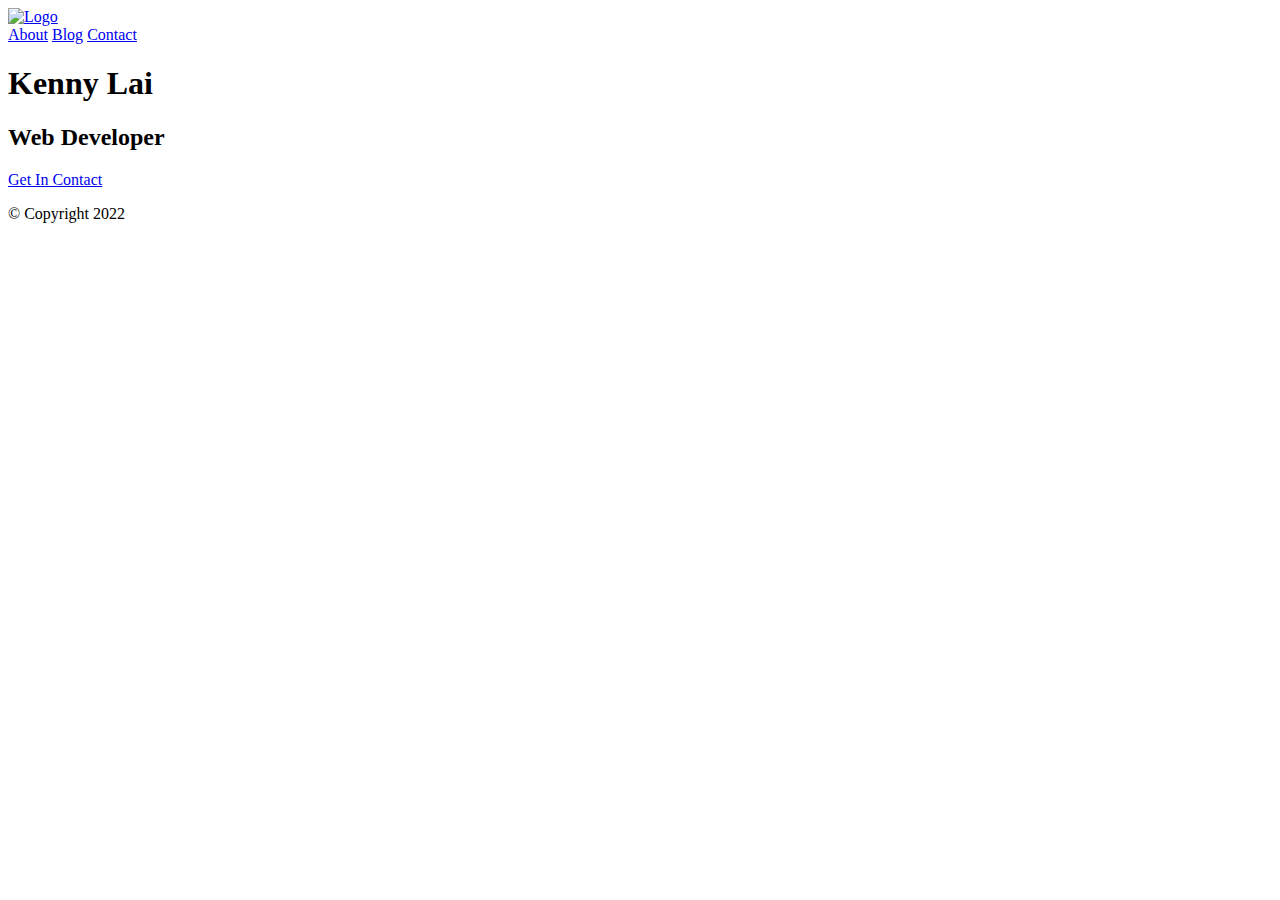
==== src/index.html @ 97b407ba "contact page set up" ====
<!DOCTYPE html>
<html lang="en">
<head>
    <meta charset="UTF-8">
    <meta http-equiv="X-UA-Compatible" content="IE=edge">
    <meta name="viewport" content="width=device-width, initial-scale=1.0">
    <link rel="stylesheet" href="global-styles.css">
    <link rel="stylesheet" href="index-styles.css">
    <title>Kenny Lai</title>
</head>
<body>
    



<!-- Header -->
<header>
    <a href="index.html"><img src="https://placekeanu.com/80/80" alt="Logo"></a>
<!-- Navigation -->
    <nav>
        <a class="nav-btn" href="about.html">About</a>
        <a class="nav-btn" href="blog.html">Blog</a>
        <a class="nav-btn" href="contact.html">Contact</a>
    </nav>
</header>










<!-- Main Body -->

<section id="hero">
    <h1>Kenny Lai</h1>
    <h2>Web Developer</h2>
    <a href="contact.html">Get In Contact</a>
</section>





<!-- Footer -->
<footer>
    <p>&copy Copyright 2022</p>
</footer>



</body>
</html>
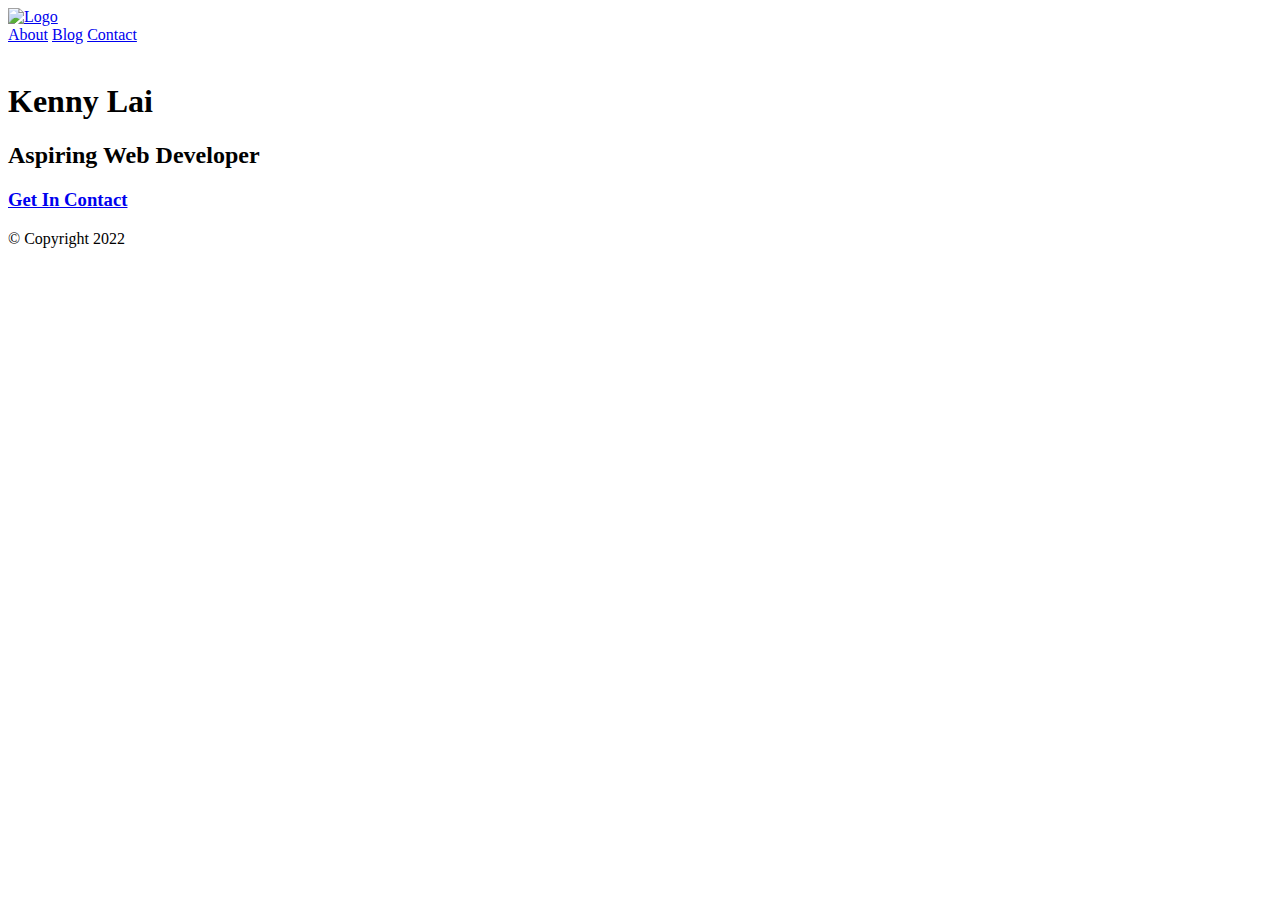
==== commit ff7fe2ca: "adjusting fonts" ====
--- a/src/index.html
+++ b/src/index.html
@@ -4,6 +4,7 @@
     <meta charset="UTF-8">
     <meta http-equiv="X-UA-Compatible" content="IE=edge">
     <meta name="viewport" content="width=device-width, initial-scale=1.0">
+    <link rel="icon" type="image/svg" href="images/logo-black.svg">
     <link rel="stylesheet" href="global-styles.css">
     <link rel="stylesheet" href="index-styles.css">
     <title>Kenny Lai</title>
@@ -11,44 +12,35 @@
 <body>
     
 
+    <!-- Header -->
+    <header>
+        <a href="index.html"><img id="logo" src="images/logo.svg" alt="Logo"></a>
+    <!-- Navigation -->
+        <nav>
+            <a class="nav-btn link" href="about.html">About</a>
+            <a class="nav-btn link" href="blog.html">Blog</a>
+            <a class="nav-btn link" href="contact.html">Contact</a>
+        </nav>
+    </header>
 
 
-<!-- Header -->
-<header>
-    <a href="index.html"><img src="https://placekeanu.com/80/80" alt="Logo"></a>
-<!-- Navigation -->
-    <nav>
-        <a class="nav-btn" href="about.html">About</a>
-        <a class="nav-btn" href="blog.html">Blog</a>
-        <a class="nav-btn" href="contact.html">Contact</a>
-    </nav>
-</header>
+    <!-- Main Body -->
+    <main>
+        <img src="https://placekeanu.com/500x300" alt="">
+    <section id="hero">
+        <h1>Kenny Lai</h1>
+        <h2>Aspiring Web Developer</h2>
+        <h3><a class="link" href="contact.html">Get In Contact</a></h3>
+    </section>
+    </main>
 
 
 
 
-
-
-
-
-
-
-<!-- Main Body -->
-
-<section id="hero">
-    <h1>Kenny Lai</h1>
-    <h2>Web Developer</h2>
-    <a href="contact.html">Get In Contact</a>
-</section>
-
-
-
-
-
-<!-- Footer -->
-<footer>
-    <p>&copy Copyright 2022</p>
-</footer>
+    <!-- Footer -->
+    <footer>
+        <p>&copy Copyright 2022</p>
+    </footer>
 
 
 
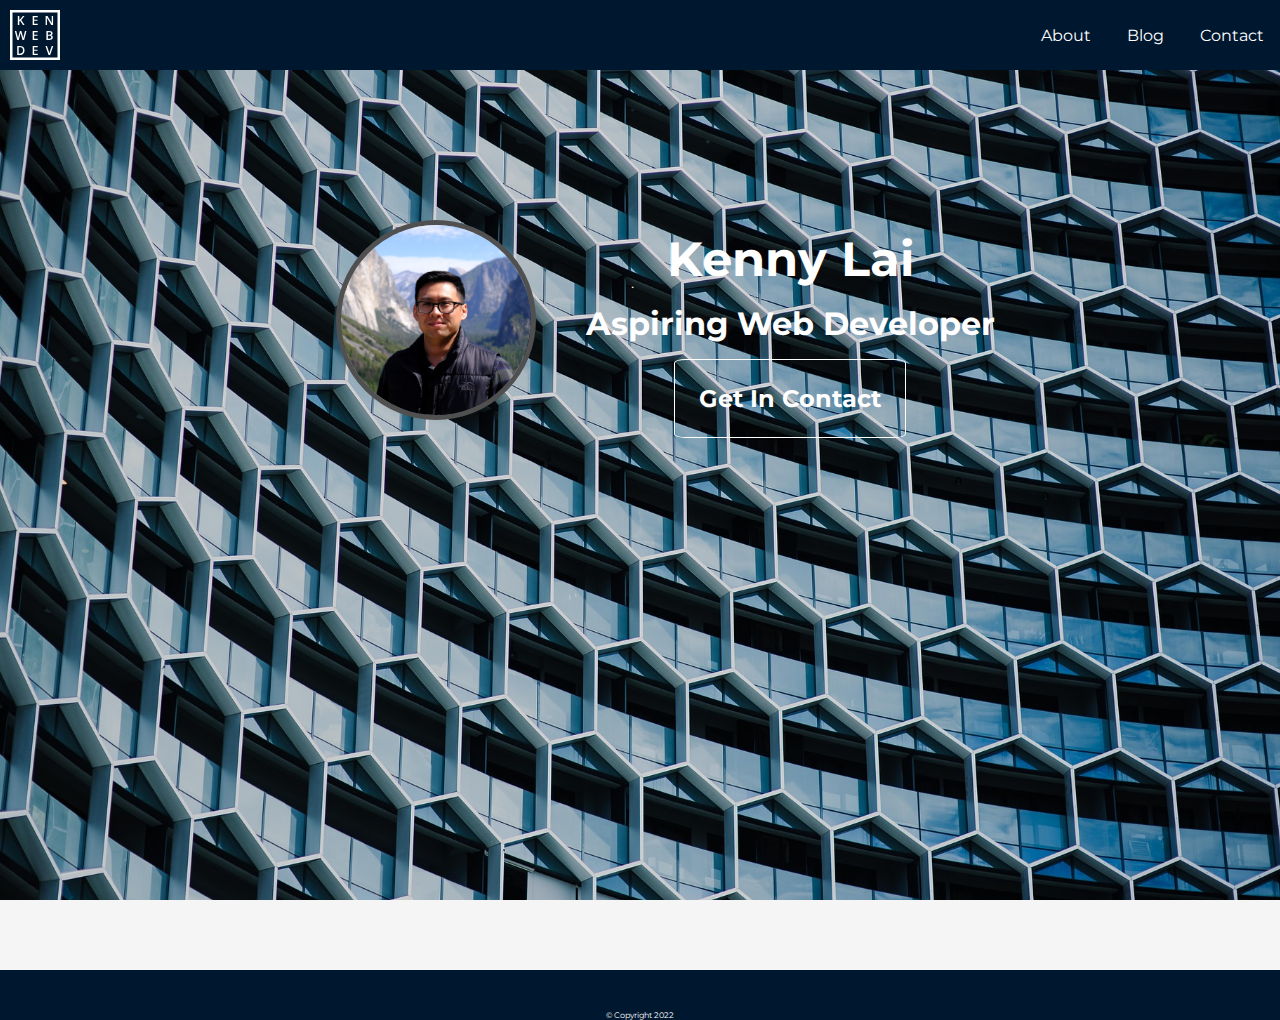
==== commit 20488b28: "touch ups" ====
--- a/src/index.html
+++ b/src/index.html
@@ -26,12 +26,16 @@
 
     <!-- Main Body -->
     <main>
-        <img src="https://placekeanu.com/500x300" alt="">
-    <section id="hero">
-        <h1>Kenny Lai</h1>
-        <h2>Aspiring Web Developer</h2>
-        <h3><a class="link" href="contact.html">Get In Contact</a></h3>
-    </section>
+        <div id="photo-container">
+            <img src="images/portrait-photo.png" alt="portrait">
+        </div>
+        <section id="hero">
+            <h1>Kenny Lai</h1>
+            <h2>Aspiring Web Developer</h2>
+            <h3><a class="link contact-btn" href="contact.html">Get In Contact</a></h3>
+
+        </section>
+
     </main>
 
 
--- a/src/global-styles.css
+++ b/src/global-styles.css
@@ -0,0 +1,98 @@
+@import url("https://fonts.googleapis.com/css2?family=Lato:wght@300;400;900&family=Montserrat:wght@200;400;500;600;700&family=Open+Sans:wght@300;400;700&display=swap");
+* {
+  box-sizing: border-box;
+  padding: 0px;
+  margin: 0px;
+  font-family: "Montserrat", "Lato", "Open Sans", sans-serif;
+  text-decoration: none;
+}
+
+body {
+  display: flex;
+  flex-direction: column;
+  position: relative;
+  min-height: 100vh;
+  background-color: #f5f5f5;
+}
+
+h1 {
+  font-size: 3rem;
+  color: white;
+  text-align: center;
+}
+
+h2 {
+  font-size: 2rem;
+  color: white;
+}
+
+h3 {
+  font-size: 1.5rem;
+  color: white;
+}
+
+p {
+  font-size: 0.9rem;
+}
+
+.link, .link:visited {
+  font-family: "Montserrat", "Lato", "Open Sans", sans-serif;
+  color: white;
+}
+
+.link:hover {
+  font-family: "Montserrat", "Lato", "Open Sans", sans-serif;
+  color: #077bbd;
+  text-decoration: underline;
+  text-underline-offset: 5px;
+}
+
+header {
+  display: flex;
+  justify-content: space-between;
+  align-items: center;
+  background-color: #001730;
+}
+header #logo {
+  margin: 10px 10px;
+  box-sizing: content-box;
+  display: block;
+}
+header .nav-btn {
+  margin: 0.5rem 1rem;
+}
+
+main {
+  margin: 0 0 50px 0;
+}
+
+footer {
+  position: absolute;
+  bottom: 0;
+  width: 100%;
+  height: 50px;
+  background-color: #001730;
+  display: flex;
+  justify-content: center;
+}
+footer p {
+  font-size: 0.5rem;
+  color: white;
+  align-self: flex-end;
+}
+
+@media screen and (max-width: 900px) {
+  main {
+    margin: 0 0 100px 0;
+  }
+  #logo {
+    width: 50%;
+    margin: 5px 10px;
+  }
+}
+@media screen and (max-width: 550px) {
+  #logo {
+    width: 35%;
+    margin: 5px 10px;
+  }
+}/*# sourceMappingURL=global-styles.css.map */--- a/src/index-styles.css
+++ b/src/index-styles.css
@@ -0,0 +1,84 @@
+/* Main */
+main {
+  background: url(/src/images/hero.jpg) no-repeat center center fixed;
+  background-size: cover;
+  display: flex;
+  justify-content: center;
+  height: 100vh;
+  min-height: 500px;
+}
+
+#photo-container {
+  display: flex;
+  justify-content: center;
+  border: 5px solid rgb(80, 80, 80);
+  width: 20vw;
+  height: 20vw;
+  min-width: 200px;
+  min-height: 200px;
+  max-width: 200px;
+  max-height: 200px;
+  overflow: hidden;
+  border-radius: 50%;
+  position: relative;
+  top: 100px;
+  margin: 50px;
+}
+
+#hero {
+  display: flex;
+  flex-direction: column;
+  justify-content: left;
+  align-items: center;
+  background-size: cover;
+  height: 100vh;
+}
+#hero h1 {
+  margin: 10rem 0rem 0rem 0rem;
+}
+#hero h2 {
+  margin: 1rem 0rem 1rem 0rem;
+}
+#hero .contact-btn {
+  border: 1px solid rgb(255, 255, 255);
+  border-radius: 5%;
+  padding: 1em;
+  display: block;
+}
+#hero .contact-btn:hover {
+  border: 1px solid white;
+  background-color: white;
+  padding: 1em;
+}
+
+/* On screens that are 900px wide or less, the background color is blue */
+@media screen and (max-width: 900px) {
+  Main {
+    flex-direction: column;
+    align-items: center;
+    justify-content: flex-start;
+    margin: 0 0 50px 0;
+  }
+  Main #hero {
+    margin: 0 0 0 0;
+    height: auto;
+  }
+  Main #hero h1 {
+    text-align: center;
+    margin: 2rem 0rem 0rem 0rem;
+  }
+  Main #hero h2 {
+    text-align: center;
+  }
+  Main #photo-container {
+    display: flex;
+    border: 5px solid rgb(80, 80, 80);
+    width: 200px;
+    height: 200px;
+    overflow: hidden;
+    border-radius: 50%;
+    position: relative;
+    top: 50px;
+  }
+}
+/* On screens that are 550px wide or less, the background color is olive *//*# sourceMappingURL=index-styles.css.map */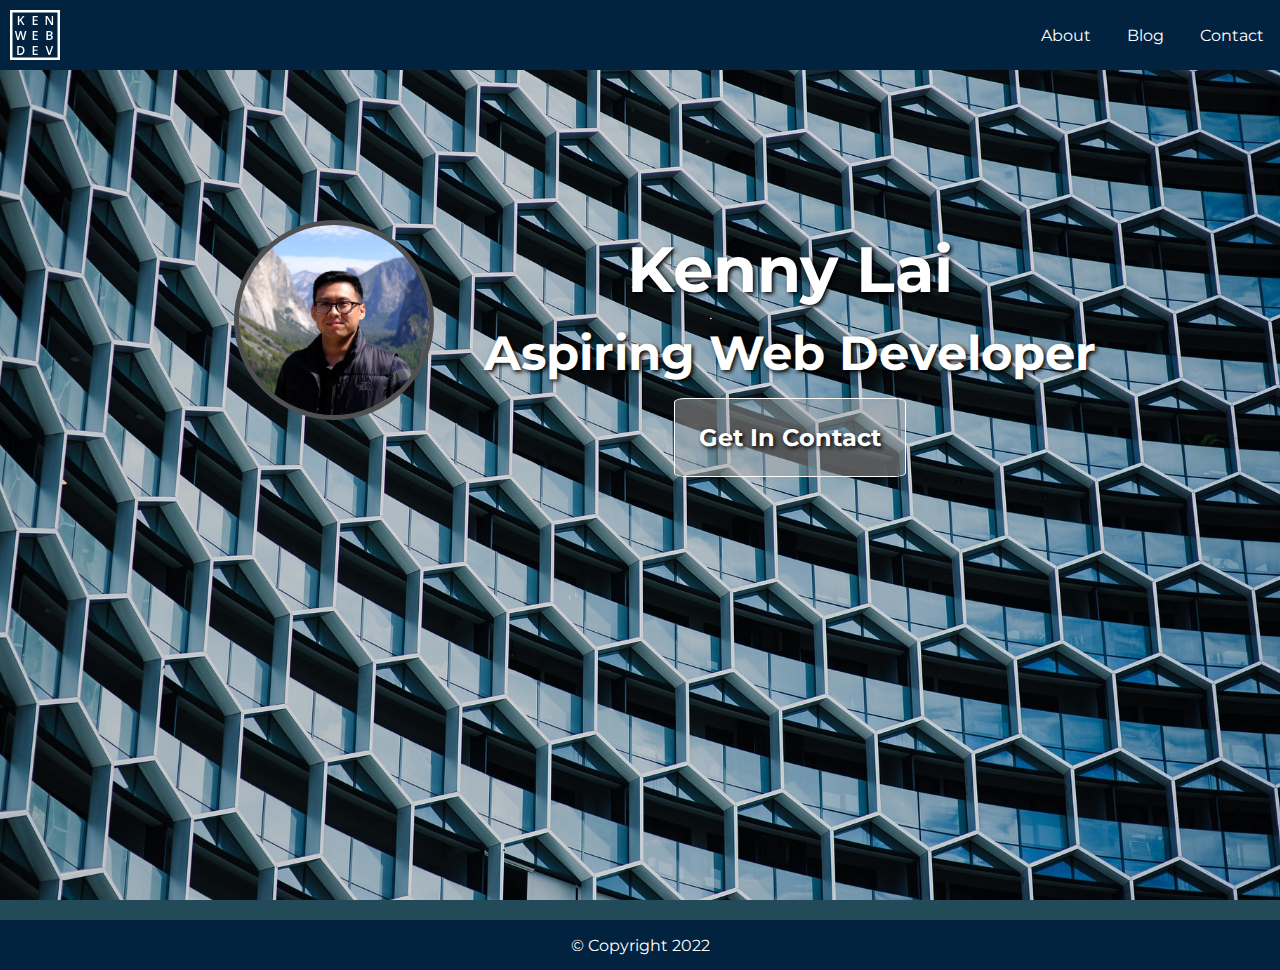
==== commit 4c3a6284: "font sizing" ====
--- a/src/index.html
+++ b/src/index.html
@@ -1,5 +1,6 @@
 <!DOCTYPE html>
 <html lang="en">
+    
 <head>
     <meta charset="UTF-8">
     <meta http-equiv="X-UA-Compatible" content="IE=edge">
@@ -10,8 +11,6 @@
     <title>Kenny Lai</title>
 </head>
 <body>
-    
-
     <!-- Header -->
     <header>
         <a href="index.html"><img id="logo" src="images/logo.svg" alt="Logo"></a>
@@ -32,7 +31,7 @@
         <section id="hero">
             <h1>Kenny Lai</h1>
             <h2>Aspiring Web Developer</h2>
-            <h3><a class="link contact-btn" href="contact.html">Get In Contact</a></h3>
+            <h3><a class="link large-btn" href="contact.html">Get In Contact</a></h3>
 
         </section>
 
--- a/src/global-styles.css
+++ b/src/global-styles.css
@@ -12,27 +12,33 @@
   flex-direction: column;
   position: relative;
   min-height: 100vh;
-  background-color: #f5f5f5;
+  background-color: #234a59;
+}
+
+h1, h2, h3, h4, p {
+  color: white;
 }
 
 h1 {
-  font-size: 3rem;
-  color: white;
+  margin: 20px 0 20px 0;
+  font-size: 4rem;
   text-align: center;
 }
 
 h2 {
+  font-size: 3rem;
+}
+
+h3 {
   font-size: 2rem;
-  color: white;
 }
 
 h3 {
   font-size: 1.5rem;
-  color: white;
 }
 
 p {
-  font-size: 0.9rem;
+  font-size: 1rem;
 }
 
 .link, .link:visited {
@@ -51,11 +57,10 @@
   display: flex;
   justify-content: space-between;
   align-items: center;
-  background-color: #001730;
+  background-color: #012340;
 }
 header #logo {
   margin: 10px 10px;
-  box-sizing: content-box;
   display: block;
 }
 header .nav-btn {
@@ -63,7 +68,7 @@
 }
 
 main {
-  margin: 0 0 50px 0;
+  padding: 0 0 100px 0;
 }
 
 footer {
@@ -71,14 +76,10 @@
   bottom: 0;
   width: 100%;
   height: 50px;
-  background-color: #001730;
+  background-color: #012340;
   display: flex;
   justify-content: center;
-}
-footer p {
-  font-size: 0.5rem;
-  color: white;
-  align-self: flex-end;
+  align-items: center;
 }
 
 @media screen and (max-width: 900px) {
@@ -95,4 +96,23 @@
     width: 35%;
     margin: 5px 10px;
   }
+  h1 {
+    font-size: 2rem;
+  }
+  h2 {
+    font-size: 1.75rem;
+    padding: 0 10px 0 10px;
+  }
+  h3 {
+    font-size: 1.5rem;
+    padding: 0 10px 0 10px;
+  }
+  h4 {
+    font-size: 1rem;
+    padding: 0 10px 0 10px;
+  }
+  p {
+    font-size: 0.9rem;
+    padding: 0 10px 0 10px;
+  }
 }/*# sourceMappingURL=global-styles.css.map */--- a/src/index-styles.css
+++ b/src/index-styles.css
@@ -35,17 +35,22 @@
 }
 #hero h1 {
   margin: 10rem 0rem 0rem 0rem;
+  text-shadow: 2px 2px 4px #000000;
 }
 #hero h2 {
   margin: 1rem 0rem 1rem 0rem;
+  text-shadow: 2px 2px 4px #000000;
 }
-#hero .contact-btn {
+#hero .large-btn {
+  text-shadow: 2px 2px 4px #000000;
   border: 1px solid rgb(255, 255, 255);
   border-radius: 5%;
   padding: 1em;
   display: block;
+  background-color: rgba(170, 170, 170, 0.496);
 }
-#hero .contact-btn:hover {
+#hero .large-btn:hover {
+  text-shadow: 0px 0px 0px #000000;
   border: 1px solid white;
   background-color: white;
   padding: 1em;
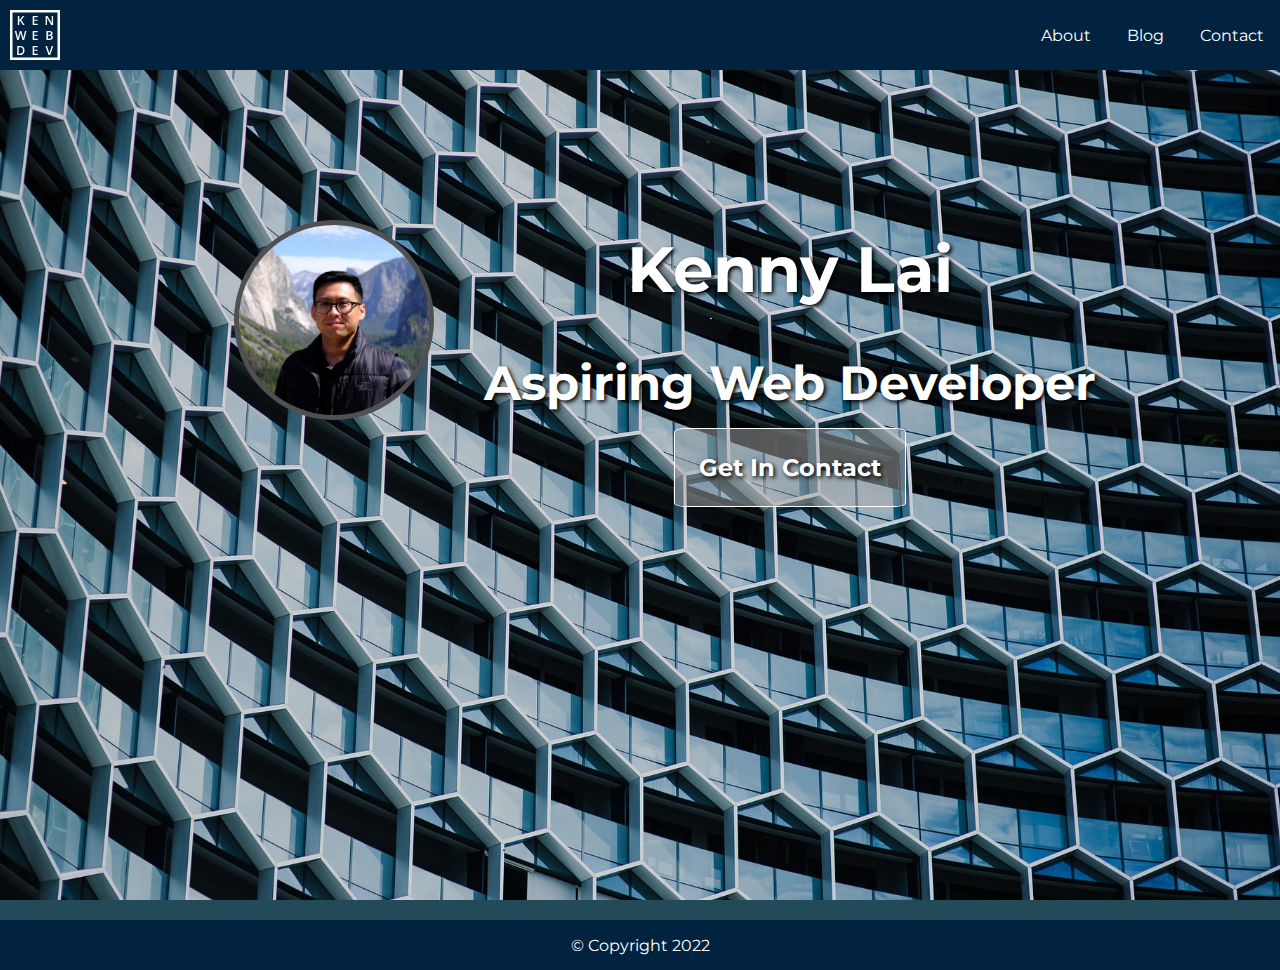
==== commit f3235ce9: "font sizing" ====
--- a/src/index.html
+++ b/src/index.html
@@ -6,8 +6,8 @@
     <meta http-equiv="X-UA-Compatible" content="IE=edge">
     <meta name="viewport" content="width=device-width, initial-scale=1.0">
     <link rel="icon" type="image/svg" href="images/logo-black.svg">
-    <link rel="stylesheet" href="global-styles.css">
-    <link rel="stylesheet" href="index-styles.css">
+    <link rel="stylesheet" href="styles/global-styles.css">
+    <link rel="stylesheet" href="styles/index-styles.css">
     <title>Kenny Lai</title>
 </head>
 <body>
--- a/src/styles/global-styles.css
+++ b/src/styles/global-styles.css
@@ -0,0 +1,120 @@
+@import url("https://fonts.googleapis.com/css2?family=Lato:wght@300;400;900&family=Montserrat:wght@200;400;500;600;700&family=Open+Sans:wght@300;400;700&display=swap");
+* {
+  box-sizing: border-box;
+  padding: 0px;
+  margin: 0px;
+  font-family: "Montserrat", "Lato", "Open Sans", sans-serif;
+  text-decoration: none;
+}
+
+body {
+  display: flex;
+  flex-direction: column;
+  position: relative;
+  min-height: 100vh;
+  background-color: #234a59;
+}
+
+h1, h2, h3, h4, p {
+  color: white;
+}
+
+h1 {
+  margin: 20px 0 20px 0;
+  font-size: 4rem;
+  text-align: center;
+}
+
+h2 {
+  font-size: 3rem;
+  padding: 30px 0px 0 0px;
+}
+
+h3 {
+  font-size: 2rem;
+}
+
+h3 {
+  font-size: 1.5rem;
+}
+
+p {
+  font-size: 1rem;
+}
+
+.link, .link:visited {
+  font-family: "Montserrat", "Lato", "Open Sans", sans-serif;
+  color: white;
+}
+
+.link:hover {
+  font-family: "Montserrat", "Lato", "Open Sans", sans-serif;
+  color: #077bbd;
+  text-decoration: underline;
+  text-underline-offset: 5px;
+}
+
+header {
+  display: flex;
+  justify-content: space-between;
+  align-items: center;
+  background-color: #012340;
+}
+header #logo {
+  margin: 10px 10px;
+  display: block;
+}
+header .nav-btn {
+  margin: 0.5rem 1rem;
+}
+
+main {
+  padding: 0 0 100px 0;
+}
+
+footer {
+  position: absolute;
+  bottom: 0;
+  width: 100%;
+  height: 50px;
+  background-color: #012340;
+  display: flex;
+  justify-content: center;
+  align-items: center;
+}
+
+@media screen and (max-width: 900px) {
+  main {
+    margin: 0 0 100px 0;
+  }
+  #logo {
+    width: 50%;
+    margin: 5px 10px;
+  }
+}
+@media screen and (max-width: 550px) {
+  #logo {
+    width: 35%;
+    margin: 5px 10px;
+  }
+  * > h1 {
+    font-size: 2.5rem;
+    padding: 0 0 0 0;
+  }
+  h2 {
+    font-size: 1.75rem;
+    padding: 20px 10px 0 10px;
+  }
+  * > h3 {
+    font-size: 1.5rem;
+    padding: 0 10px 0 10px;
+  }
+  * > h4 {
+    font-size: 1rem;
+    padding: 0 10px 0 10px;
+  }
+  * > p {
+    font-size: 0.9rem;
+    padding: 0 10px 0 10px;
+  }
+}/*# sourceMappingURL=global-styles.css.map */--- a/src/styles/index-styles.css
+++ b/src/styles/index-styles.css
@@ -0,0 +1,89 @@
+/* Main */
+main {
+  background: url(/src/images/hero.jpg) no-repeat center center fixed;
+  background-size: cover;
+  display: flex;
+  justify-content: center;
+  height: 100vh;
+  min-height: 500px;
+}
+
+#photo-container {
+  display: flex;
+  justify-content: center;
+  border: 5px solid rgb(80, 80, 80);
+  width: 20vw;
+  height: 20vw;
+  min-width: 200px;
+  min-height: 200px;
+  max-width: 200px;
+  max-height: 200px;
+  overflow: hidden;
+  border-radius: 50%;
+  position: relative;
+  top: 100px;
+  margin: 50px;
+}
+
+#hero {
+  display: flex;
+  flex-direction: column;
+  justify-content: left;
+  align-items: center;
+  background-size: cover;
+  height: 100vh;
+}
+#hero h1 {
+  margin: 10rem 0rem 0rem 0rem;
+  text-shadow: 2px 2px 4px #000000;
+}
+#hero h2 {
+  margin: 1rem 0rem 1rem 0rem;
+  text-shadow: 2px 2px 4px #000000;
+}
+#hero .large-btn {
+  text-shadow: 2px 2px 4px #000000;
+  border: 1px solid rgb(255, 255, 255);
+  border-radius: 5%;
+  padding: 1em;
+  display: block;
+  background-color: rgba(170, 170, 170, 0.496);
+}
+#hero .large-btn:hover {
+  text-shadow: 0px 0px 0px #000000;
+  border: 1px solid white;
+  background-color: white;
+  padding: 1em;
+}
+
+/* On screens that are 900px wide or less, the background color is blue */
+@media screen and (max-width: 900px) {
+  Main {
+    flex-direction: column;
+    align-items: center;
+    justify-content: flex-start;
+    margin: 0 0 50px 0;
+  }
+  Main #hero {
+    margin: 0 0 0 0;
+    height: auto;
+  }
+  Main #hero h1 {
+    text-align: center;
+    margin: 2rem 0rem 0rem 0rem;
+  }
+  Main #hero h2 {
+    text-align: center;
+  }
+  Main #photo-container {
+    display: flex;
+    border: 5px solid rgb(80, 80, 80);
+    width: 200px;
+    height: 200px;
+    overflow: hidden;
+    border-radius: 50%;
+    position: relative;
+    top: 50px;
+  }
+}
+/* On screens that are 550px wide or less, the background color is olive *//*# sourceMappingURL=index-styles.css.map */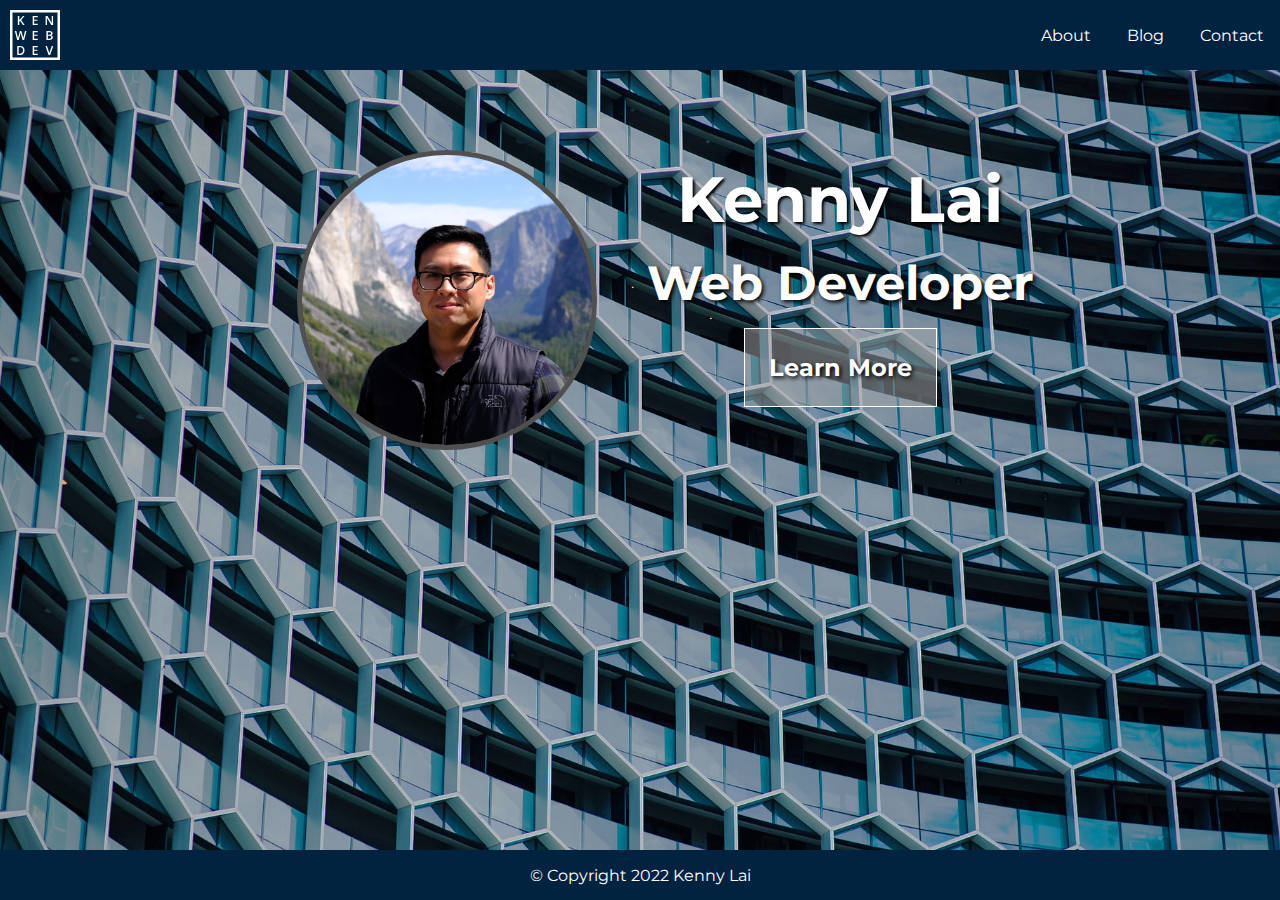
==== commit 8a4d248b: "changed about page wording" ====
--- a/src/index.html
+++ b/src/index.html
@@ -11,6 +11,8 @@
     <title>Kenny Lai</title>
 </head>
 <body>
+
+
     <!-- Header -->
     <header>
         <a href="index.html"><img id="logo" src="images/logo.svg" alt="Logo"></a>
@@ -23,6 +25,7 @@
     </header>
 
 
+
     <!-- Main Body -->
     <main>
         <div id="photo-container">
@@ -30,8 +33,8 @@
         </div>
         <section id="hero">
             <h1>Kenny Lai</h1>
-            <h2>Aspiring Web Developer</h2>
-            <h3><a class="link large-btn" href="contact.html">Get In Contact</a></h3>
+            <h2>Web Developer</h2>
+            <h3><a class="link large-btn" href="about.html">Learn More</a></h3>
 
         </section>
 
@@ -40,9 +43,10 @@
 
 
 
+
     <!-- Footer -->
     <footer>
-        <p>&copy Copyright 2022</p>
+        <p>&copy Copyright 2022 Kenny Lai</p>
     </footer>
 
 
--- a/src/styles/global-styles.css
+++ b/src/styles/global-styles.css
@@ -20,7 +20,7 @@
 }
 
 h1 {
-  margin: 20px 0 20px 0;
+  margin: 70px 0 20px 0;
   font-size: 4rem;
   text-align: center;
 }
@@ -58,6 +58,9 @@
   display: flex;
   justify-content: space-between;
   align-items: center;
+  position: fixed;
+  width: 100vw;
+  z-index: 10;
   background-color: #012340;
 }
 header #logo {
@@ -95,9 +98,10 @@
 @media screen and (max-width: 550px) {
   #logo {
     width: 35%;
-    margin: 5px 10px;
+    margin: 5px 15px;
   }
   * > h1 {
+    margin: 50px 0 20px 0;
     font-size: 2.5rem;
     padding: 0 0 0 0;
   }
--- a/src/styles/index-styles.css
+++ b/src/styles/index-styles.css
@@ -1,6 +1,6 @@
 /* Main */
 main {
-  background: url(/src/images/hero.jpg) no-repeat center center fixed;
+  background: url("../images/hero.jpg") no-repeat center center fixed;
   background-size: cover;
   display: flex;
   justify-content: center;
@@ -14,10 +14,10 @@
   border: 5px solid rgb(80, 80, 80);
   width: 20vw;
   height: 20vw;
-  min-width: 200px;
-  min-height: 200px;
-  max-width: 200px;
-  max-height: 200px;
+  min-width: 300px;
+  min-height: 300px;
+  max-width: 300px;
+  max-height: 300px;
   overflow: hidden;
   border-radius: 50%;
   position: relative;
@@ -30,21 +30,22 @@
   flex-direction: column;
   justify-content: left;
   align-items: center;
+  text-align: center;
   background-size: cover;
   height: 100vh;
 }
 #hero h1 {
   margin: 10rem 0rem 0rem 0rem;
-  text-shadow: 2px 2px 4px #000000;
+  text-shadow: 2px 2px 3px #000000;
 }
 #hero h2 {
   margin: 1rem 0rem 1rem 0rem;
   text-shadow: 2px 2px 4px #000000;
+  padding: 0;
 }
 #hero .large-btn {
   text-shadow: 2px 2px 4px #000000;
   border: 1px solid rgb(255, 255, 255);
-  border-radius: 5%;
   padding: 1em;
   display: block;
   background-color: rgba(170, 170, 170, 0.496);
@@ -62,7 +63,7 @@
     flex-direction: column;
     align-items: center;
     justify-content: flex-start;
-    margin: 0 0 50px 0;
+    margin: 0 0 0 0;
   }
   Main #hero {
     margin: 0 0 0 0;
@@ -86,4 +87,20 @@
     top: 50px;
   }
 }
-/* On screens that are 550px wide or less, the background color is olive *//*# sourceMappingURL=index-styles.css.map */+/* On screens that are 550px wide or less, the background color is olive */
+@media screen and (max-width: 550px) {
+  #photo-container {
+    display: flex;
+    justify-content: center;
+    border: 5px solid rgb(80, 80, 80);
+    width: 20vw;
+    height: 20vw;
+    min-width: 150px;
+    min-height: 150px;
+    max-width: 150px;
+    max-height: 150px;
+    overflow: hidden;
+    border-radius: 50%;
+    margin: 30px;
+  }
+}/*# sourceMappingURL=index-styles.css.map */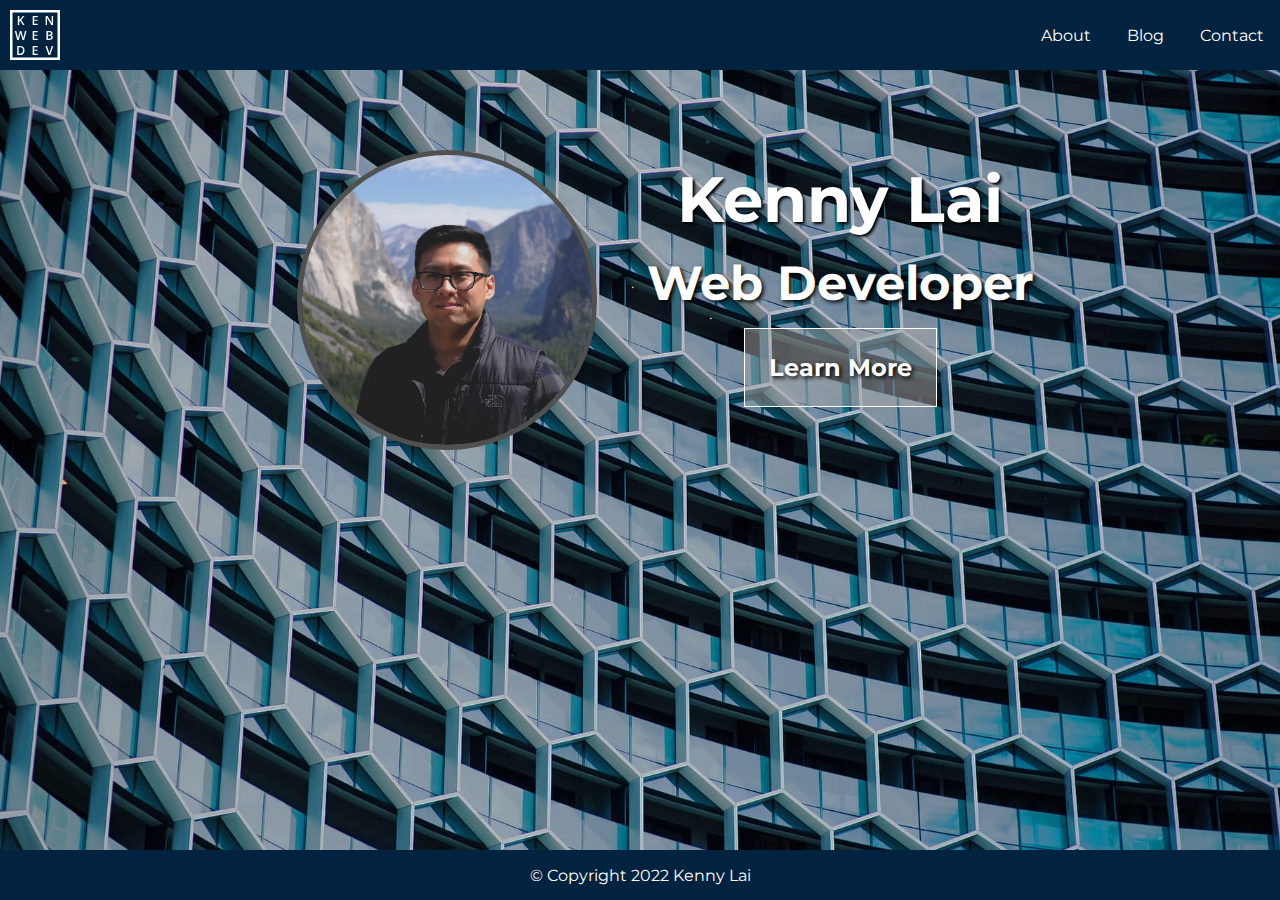
==== commit 0dc0606a: "final commit" ====
--- a/src/index.html
+++ b/src/index.html
@@ -1,55 +1,40 @@
 <!DOCTYPE html>
 <html lang="en">
     
-<head>
-    <meta charset="UTF-8">
-    <meta http-equiv="X-UA-Compatible" content="IE=edge">
-    <meta name="viewport" content="width=device-width, initial-scale=1.0">
-    <link rel="icon" type="image/svg" href="images/logo-black.svg">
-    <link rel="stylesheet" href="styles/global-styles.css">
-    <link rel="stylesheet" href="styles/index-styles.css">
-    <title>Kenny Lai</title>
-</head>
-<body>
-
-
-    <!-- Header -->
-    <header>
-        <a href="index.html"><img id="logo" src="images/logo.svg" alt="Logo"></a>
-    <!-- Navigation -->
-        <nav>
-            <a class="nav-btn link" href="about.html">About</a>
-            <a class="nav-btn link" href="blog.html">Blog</a>
-            <a class="nav-btn link" href="contact.html">Contact</a>
-        </nav>
-    </header>
-
-
-
-    <!-- Main Body -->
-    <main>
-        <div id="photo-container">
-            <img src="images/portrait-photo.png" alt="portrait">
-        </div>
-        <section id="hero">
-            <h1>Kenny Lai</h1>
-            <h2>Web Developer</h2>
-            <h3><a class="link large-btn" href="about.html">Learn More</a></h3>
-
-        </section>
-
-    </main>
-
-
-
-
-
-    <!-- Footer -->
-    <footer>
-        <p>&copy Copyright 2022 Kenny Lai</p>
-    </footer>
-
-
-
-</body>
+    <head>
+        <meta charset="UTF-8">
+        <meta http-equiv="X-UA-Compatible" content="IE=edge">
+        <meta name="viewport" content="width=device-width, initial-scale=1.0">
+        <link rel="icon" type="image/svg" href="images/logo-black.svg">
+        <link rel="stylesheet" href="styles/global-styles.css">
+        <link rel="stylesheet" href="styles/index-styles.css">
+        <title>Kenny Lai</title>
+    </head>
+    <body>
+        <!-- Header -->
+        <header>
+            <a href="index.html"><img id="logo" src="images/logo.svg" alt="Logo"></a>
+            <!-- Navigation bar -->
+            <nav>
+                <a class="nav-btn link" href="about.html">About</a>
+                <a class="nav-btn link" href="blog.html">Blog</a>
+                <a class="nav-btn link" href="contact.html">Contact</a>
+            </nav>
+        </header>
+        <!-- Main Body -->
+        <main>
+            <div id="photo-container">
+                <img src="images/portrait-photo.png" alt="portrait photo">
+            </div>
+            <section id="text-container">
+                <h1>Kenny Lai</h1>
+                <h2>Web Developer</h2>
+                <h3><a class="link large-btn" href="about.html">Learn More</a></h3>
+            </section>
+        </main>
+        <!-- Footer -->
+        <footer>
+            <p>&copy Copyright 2022 Kenny Lai</p>
+        </footer>
+    </body>
 </html>--- a/src/styles/global-styles.css
+++ b/src/styles/global-styles.css
@@ -96,6 +96,9 @@
   }
 }
 @media screen and (max-width: 550px) {
+  header .nav-btn {
+    margin: 0.5rem 0.5rem;
+  }
   #logo {
     width: 35%;
     margin: 5px 15px;
--- a/src/styles/index-styles.css
+++ b/src/styles/index-styles.css
@@ -1,6 +1,6 @@
 /* Main */
 main {
-  background: url("../images/hero.jpg") no-repeat center center fixed;
+  background: url("../images/background.jpg") no-repeat center center fixed;
   background-size: cover;
   display: flex;
   justify-content: center;
@@ -25,7 +25,7 @@
   margin: 50px;
 }
 
-#hero {
+#text-container {
   display: flex;
   flex-direction: column;
   justify-content: left;
@@ -34,30 +34,29 @@
   background-size: cover;
   height: 100vh;
 }
-#hero h1 {
+#text-container h1 {
   margin: 10rem 0rem 0rem 0rem;
   text-shadow: 2px 2px 3px #000000;
 }
-#hero h2 {
+#text-container h2 {
   margin: 1rem 0rem 1rem 0rem;
   text-shadow: 2px 2px 4px #000000;
   padding: 0;
 }
-#hero .large-btn {
+#text-container .large-btn {
   text-shadow: 2px 2px 4px #000000;
   border: 1px solid rgb(255, 255, 255);
   padding: 1em;
   display: block;
   background-color: rgba(170, 170, 170, 0.496);
 }
-#hero .large-btn:hover {
+#text-container .large-btn:hover {
   text-shadow: 0px 0px 0px #000000;
   border: 1px solid white;
   background-color: white;
   padding: 1em;
 }
 
-/* On screens that are 900px wide or less, the background color is blue */
 @media screen and (max-width: 900px) {
   Main {
     flex-direction: column;
@@ -65,15 +64,15 @@
     justify-content: flex-start;
     margin: 0 0 0 0;
   }
-  Main #hero {
+  Main #text-container {
     margin: 0 0 0 0;
     height: auto;
   }
-  Main #hero h1 {
+  Main #text-container h1 {
     text-align: center;
     margin: 2rem 0rem 0rem 0rem;
   }
-  Main #hero h2 {
+  Main #text-container h2 {
     text-align: center;
   }
   Main #photo-container {
@@ -87,7 +86,6 @@
     top: 50px;
   }
 }
-/* On screens that are 550px wide or less, the background color is olive */
 @media screen and (max-width: 550px) {
   #photo-container {
     display: flex;
